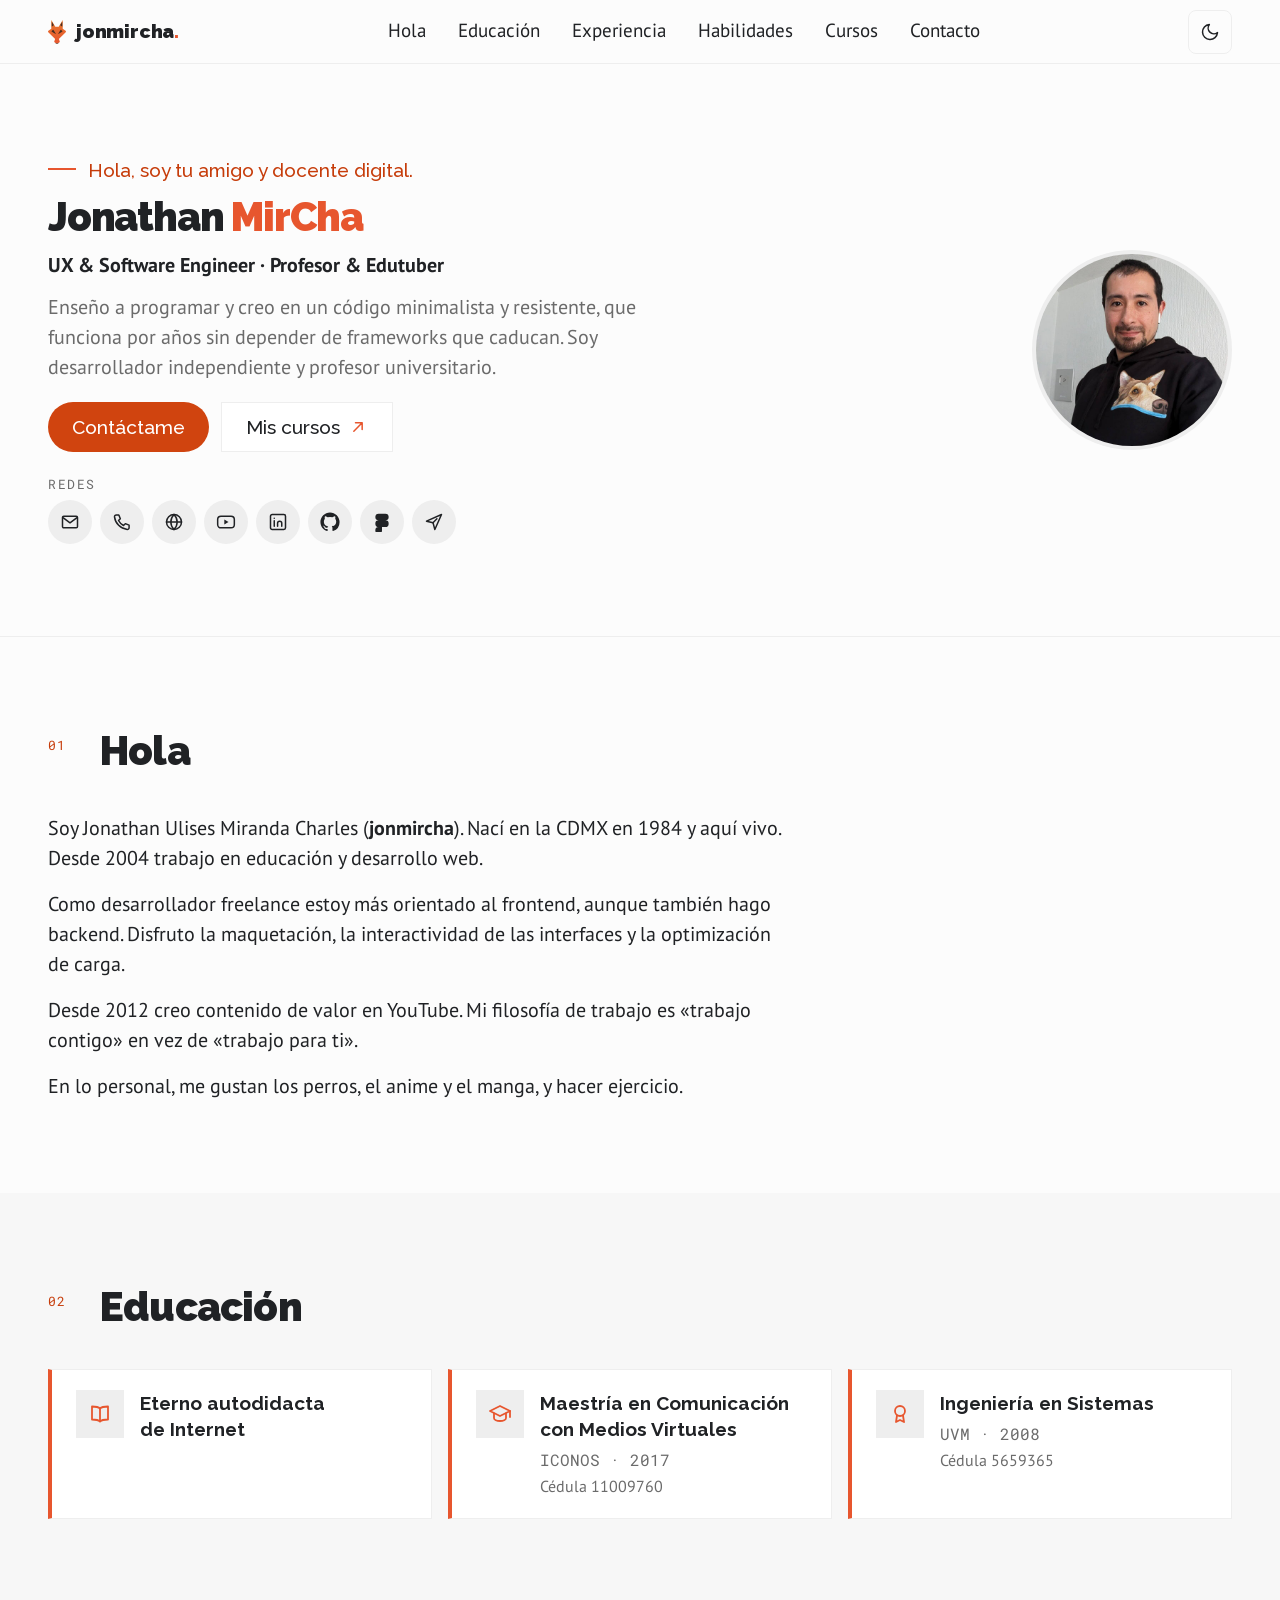
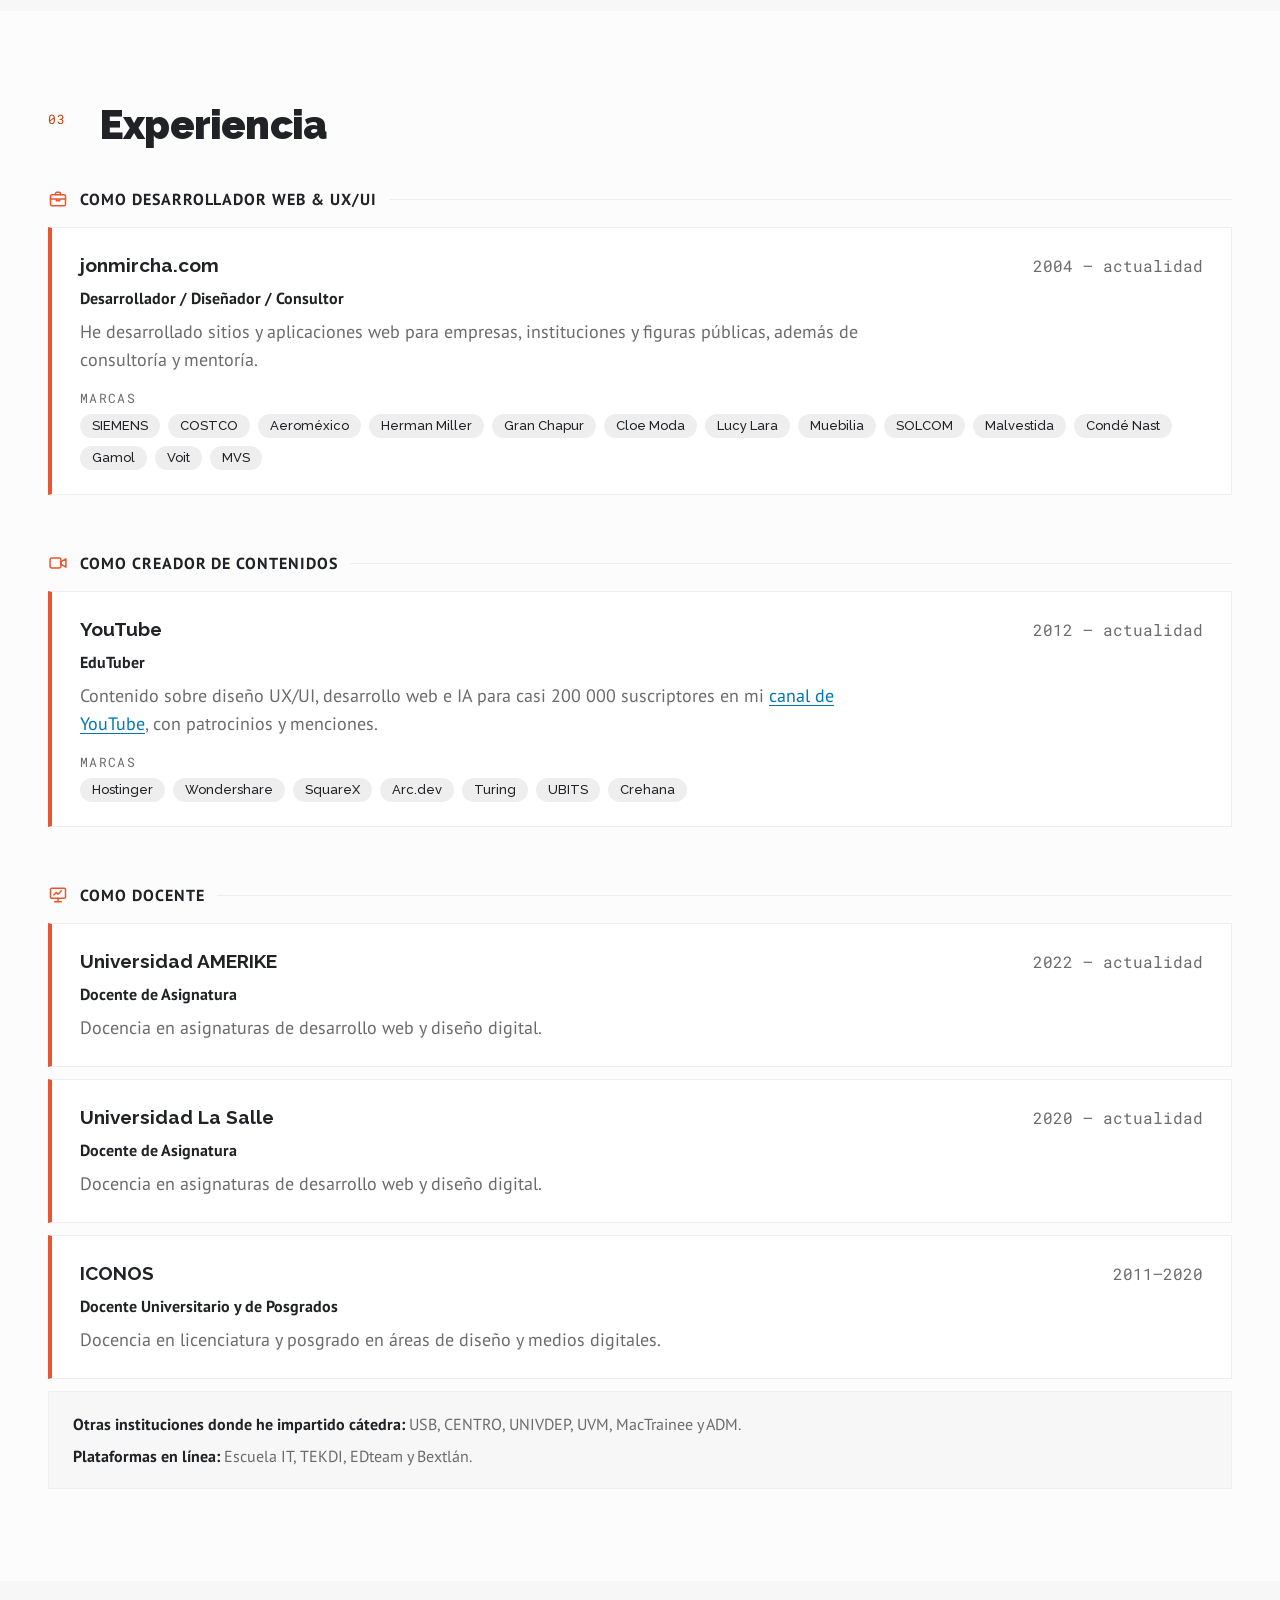
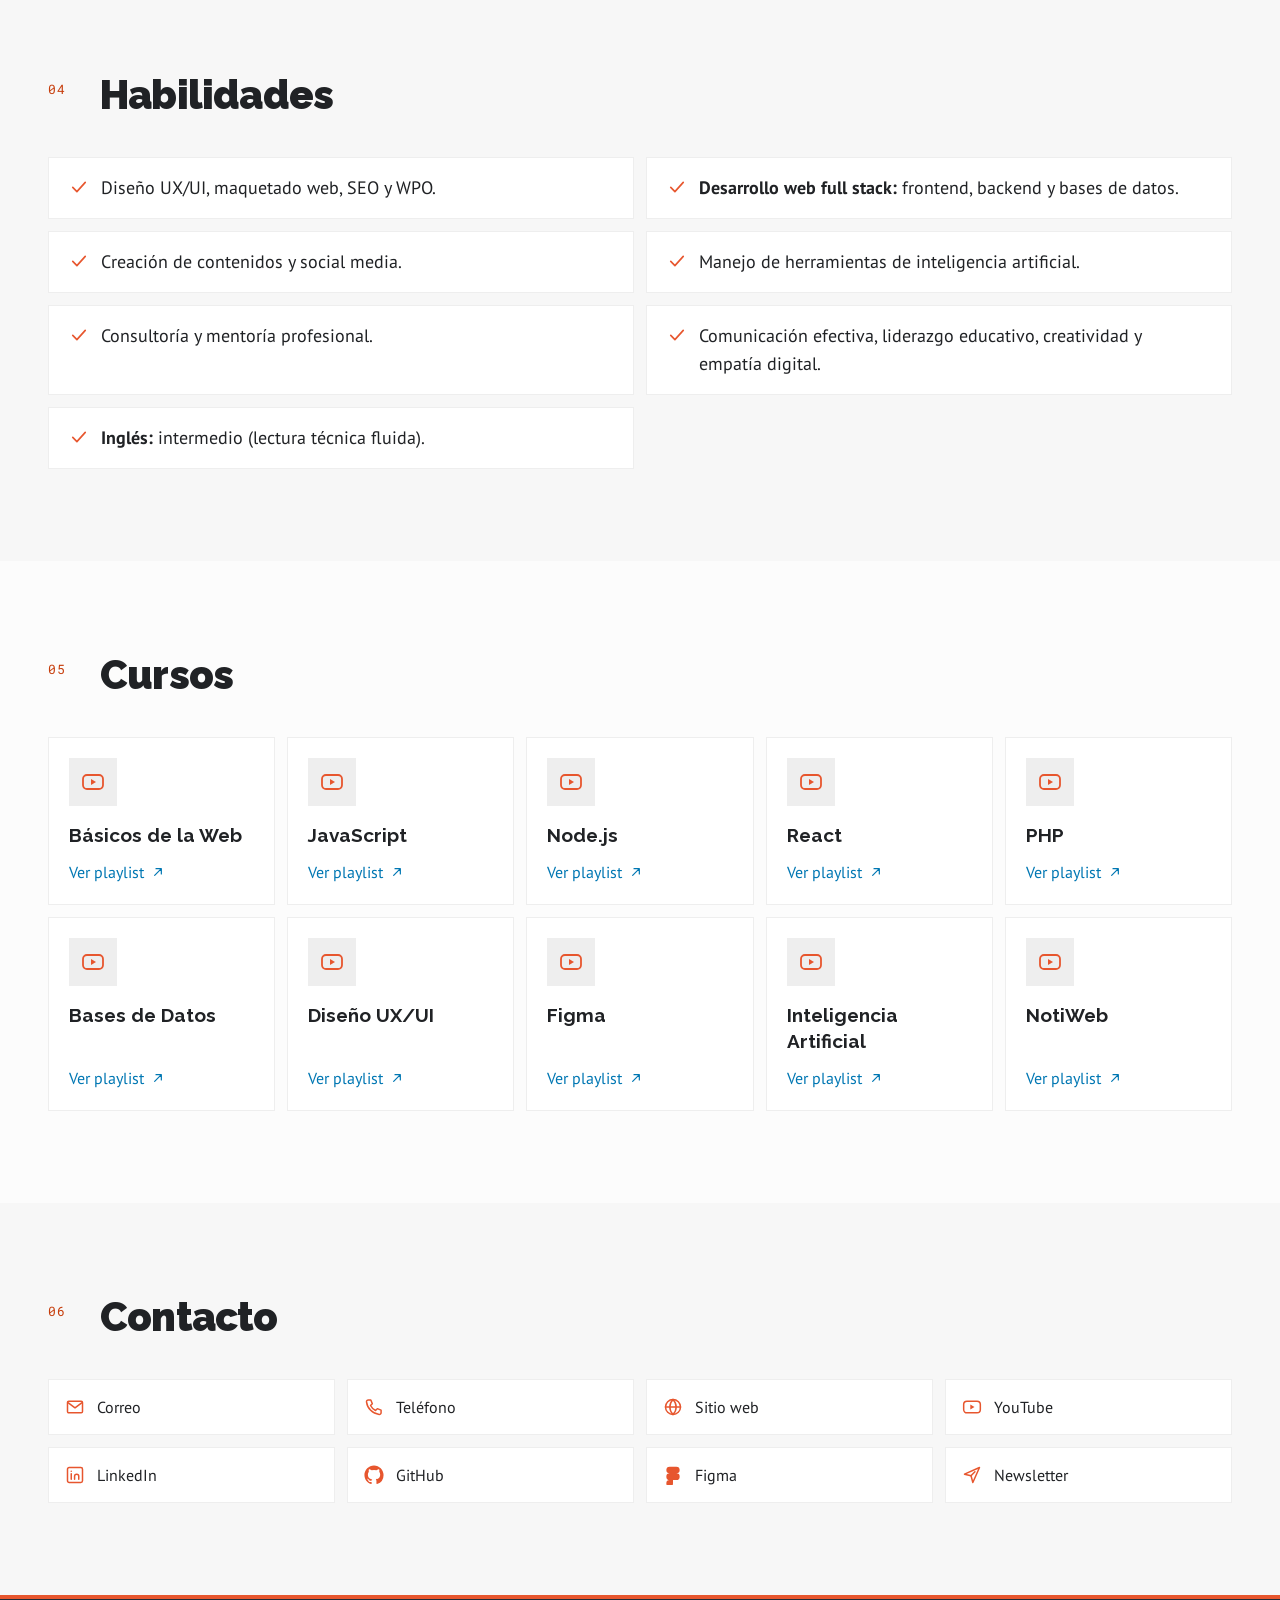
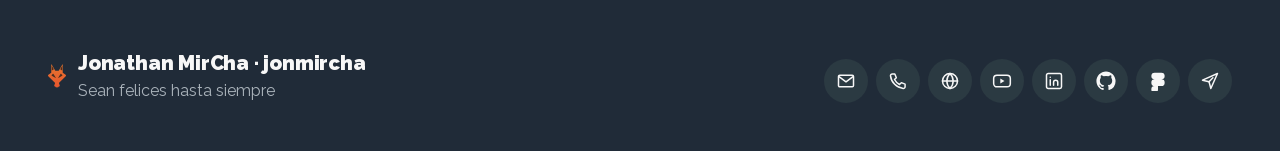
==== index.html @ 37deb850 "Primer commit: landing CV de jonmircha" ====
<!DOCTYPE html>
<html lang="es" data-theme="light">
<head>
<meta charset="utf-8">
<meta name="viewport" content="width=device-width, initial-scale=1">
<title>Jonathan MirCha — UX &amp; Software Engineer, Profesor y Edutuber</title>
<meta name="description" content="CV de Jonathan MirCha (jonmircha): UX &amp; Software Engineer, profesor universitario y Edutuber. Educación, experiencia, habilidades, cursos y contacto.">
<meta name="theme-color" content="#FCFCFC">
<meta property="og:type" content="profile">
<meta property="og:title" content="Jonathan MirCha — UX &amp; Software Engineer, Profesor y Edutuber">
<meta property="og:description" content="Enseño a programar y creo en un código minimalista y resistente. Desarrollador independiente y profesor universitario.">
<meta property="og:image" content="assets/img/jonmircha.jpg">
<link rel="icon" href="assets/img/favicon.png" type="image/png">
<link rel="preload" href="assets/fonts/pt-sans-regular.woff2" as="font" type="font/woff2" crossorigin>
<link rel="preload" href="assets/fonts/pt-sans-bold.woff2" as="font" type="font/woff2" crossorigin>
<link rel="preload" href="assets/fonts/raleway-variable.woff2" as="font" type="font/woff2" crossorigin>
<link rel="preload" href="assets/fonts/roboto-mono-regular.woff2" as="font" type="font/woff2" crossorigin>
<script>
(function () {
  var saved = null;
  try { saved = localStorage.getItem('jm-theme'); } catch (e) { saved = null; }
  var prefersDark = window.matchMedia && window.matchMedia('(prefers-color-scheme: dark)').matches;
  var theme = saved === 'light' || saved === 'dark' ? saved : (prefersDark ? 'dark' : 'light');
  document.documentElement.setAttribute('data-theme', theme);
  var meta = document.querySelector('meta[name="theme-color"]');
  if (meta) meta.setAttribute('content', theme === 'dark' ? '#202B38' : '#FCFCFC');
})();
</script>
<link rel="stylesheet" href="assets/css/cv.css">
</head>
<body>
<a class="skip-link" href="#contenido">Saltar al contenido</a>

<svg class="sprite" aria-hidden="true" focusable="false">
  <defs>
    <symbol id="i-mail" viewBox="0 0 24 24">
      <rect x="3" y="5" width="18" height="14" rx="1.5" fill="none" stroke="currentColor" stroke-width="1.8"/>
      <path d="m4 7 8 6 8-6" fill="none" stroke="currentColor" stroke-width="1.8" stroke-linecap="round" stroke-linejoin="round"/>
    </symbol>
    <symbol id="i-phone" viewBox="0 0 24 24">
      <path d="M8.2 3.5 10 8l-2.2 2.2a14.5 14.5 0 0 0 6 6L16 14l4.5 1.8v3.1a2.1 2.1 0 0 1-2.3 2.1A17.5 17.5 0 0 1 3 5.8 2.1 2.1 0 0 1 5.1 3.5h3.1Z" fill="none" stroke="currentColor" stroke-width="1.8" stroke-linecap="round" stroke-linejoin="round"/>
    </symbol>
    <symbol id="i-globe" viewBox="0 0 24 24">
      <circle cx="12" cy="12" r="9" fill="none" stroke="currentColor" stroke-width="1.8"/>
      <path d="M3 12h18M12 3c2.5 2.6 3.8 5.7 3.8 9S14.5 18.4 12 21c-2.5-2.6-3.8-5.7-3.8-9S9.5 5.6 12 3Z" fill="none" stroke="currentColor" stroke-width="1.8" stroke-linecap="round"/>
    </symbol>
    <symbol id="i-youtube" viewBox="0 0 24 24">
      <rect x="2" y="5" width="20" height="14" rx="4" fill="none" stroke="currentColor" stroke-width="1.8"/>
      <path d="m10 9 5 3-5 3V9Z" fill="currentColor"/>
    </symbol>
    <symbol id="i-linkedin" viewBox="0 0 24 24">
      <rect x="3" y="3" width="18" height="18" rx="2" fill="none" stroke="currentColor" stroke-width="1.8"/>
      <path d="M7.5 10.5V17M7.5 7.5v.01M11.5 17v-3.5a2.5 2.5 0 0 1 5 0V17" fill="none" stroke="currentColor" stroke-width="1.8" stroke-linecap="round" stroke-linejoin="round"/>
    </symbol>
    <symbol id="i-github" viewBox="0 0 24 24">
      <path fill="currentColor" d="M12 .5C5.73.5.5 5.73.5 12c0 5.08 3.29 9.39 7.86 10.91.58.11.79-.25.79-.56 0-.28-.01-1.02-.02-2-3.2.7-3.88-1.54-3.88-1.54-.53-1.34-1.29-1.7-1.29-1.7-1.05-.72.08-.71.08-.71 1.16.08 1.77 1.19 1.77 1.19 1.03 1.77 2.7 1.26 3.36.96.1-.75.4-1.26.73-1.55-2.55-.29-5.23-1.28-5.23-5.7 0-1.26.45-2.29 1.19-3.1-.12-.29-.52-1.46.11-3.05 0 0 .97-.31 3.18 1.18a11.1 11.1 0 0 1 5.8 0c2.2-1.49 3.17-1.18 3.17-1.18.63 1.59.23 2.76.11 3.05.74.81 1.19 1.84 1.19 3.1 0 4.43-2.69 5.41-5.25 5.69.41.36.78 1.06.78 2.14 0 1.55-.01 2.8-.01 3.18 0 .31.21.68.8.56A11.51 11.51 0 0 0 23.5 12C23.5 5.73 18.27.5 12 .5Z"/>
    </symbol>
    <symbol id="i-figma" viewBox="0 0 24 24">
      <path fill="currentColor" d="M8 2h4v8H8a4 4 0 0 1 0-8Zm4 0h4a4 4 0 0 1 0 8h-4V2Zm0 8h4a4 4 0 0 1 0 8h-4v-8ZM8 10h4v8H8a4 4 0 0 1 0-8Zm0 8h4v4a4 4 0 1 1-4-4Z"/>
    </symbol>
    <symbol id="i-send" viewBox="0 0 24 24">
      <path d="m3 11 18-8-8 18-2.2-8.2L3 11Z" fill="none" stroke="currentColor" stroke-width="1.8" stroke-linecap="round" stroke-linejoin="round"/>
      <path d="m10.8 12.8 4.7-4.7" fill="none" stroke="currentColor" stroke-width="1.8" stroke-linecap="round"/>
    </symbol>
    <symbol id="i-check" viewBox="0 0 24 24">
      <path d="m4.5 12.5 5 5 10-11" fill="none" stroke="currentColor" stroke-width="2" stroke-linecap="round" stroke-linejoin="round"/>
    </symbol>
    <symbol id="i-cap" viewBox="0 0 24 24">
      <path d="m2 9 10-5 10 5-10 5L2 9Z" fill="none" stroke="currentColor" stroke-width="1.8" stroke-linecap="round" stroke-linejoin="round"/>
      <path d="M6 11.4V16c0 1.7 2.7 3 6 3s6-1.3 6-3v-4.6M22 9v6" fill="none" stroke="currentColor" stroke-width="1.8" stroke-linecap="round" stroke-linejoin="round"/>
    </symbol>
    <symbol id="i-book" viewBox="0 0 24 24">
      <path d="M12 6.5C10.5 5 8 4.5 4 4.5v13c4 0 6.5.5 8 2 1.5-1.5 4-2 8-2v-13c-4 0-6.5.5-8 2Z" fill="none" stroke="currentColor" stroke-width="1.8" stroke-linecap="round" stroke-linejoin="round"/>
      <path d="M12 6.5v13" fill="none" stroke="currentColor" stroke-width="1.8"/>
    </symbol>
    <symbol id="i-award" viewBox="0 0 24 24">
      <circle cx="12" cy="9" r="5" fill="none" stroke="currentColor" stroke-width="1.8"/>
      <path d="m9 13.5-1 6.5 4-2 4 2-1-6.5" fill="none" stroke="currentColor" stroke-width="1.8" stroke-linecap="round" stroke-linejoin="round"/>
    </symbol>
    <symbol id="i-briefcase" viewBox="0 0 24 24">
      <rect x="3" y="7" width="18" height="13" rx="1.5" fill="none" stroke="currentColor" stroke-width="1.8"/>
      <path d="M9 7V5.5A1.5 1.5 0 0 1 10.5 4h3A1.5 1.5 0 0 1 15 5.5V7M3 12h18M10 12v2h4v-2" fill="none" stroke="currentColor" stroke-width="1.8" stroke-linecap="round" stroke-linejoin="round"/>
    </symbol>
    <symbol id="i-video" viewBox="0 0 24 24">
      <rect x="2.5" y="6" width="13" height="12" rx="2" fill="none" stroke="currentColor" stroke-width="1.8"/>
      <path d="m15.5 10.5 6-3.5v10l-6-3.5v-3Z" fill="none" stroke="currentColor" stroke-width="1.8" stroke-linejoin="round"/>
    </symbol>
    <symbol id="i-board" viewBox="0 0 24 24">
      <rect x="3" y="4" width="18" height="12" rx="1.5" fill="none" stroke="currentColor" stroke-width="1.8"/>
      <path d="M12 16v4M8 20h8M7 12l3-3 2 2 4-4" fill="none" stroke="currentColor" stroke-width="1.8" stroke-linecap="round" stroke-linejoin="round"/>
    </symbol>
    <symbol id="i-menu" viewBox="0 0 24 24">
      <path d="M4 7h16M4 12h16M4 17h16" fill="none" stroke="currentColor" stroke-width="1.8" stroke-linecap="round"/>
    </symbol>
    <symbol id="i-close" viewBox="0 0 24 24">
      <path d="m6 6 12 12M18 6 6 18" fill="none" stroke="currentColor" stroke-width="1.8" stroke-linecap="round"/>
    </symbol>
    <symbol id="i-sun" viewBox="0 0 24 24">
      <circle cx="12" cy="12" r="4" fill="none" stroke="currentColor" stroke-width="1.8"/>
      <path d="M12 2v2M12 20v2M4.9 4.9l1.4 1.4M17.7 17.7l1.4 1.4M2 12h2M20 12h2M4.9 19.1l1.4-1.4M17.7 6.3l1.4-1.4" fill="none" stroke="currentColor" stroke-width="1.8" stroke-linecap="round"/>
    </symbol>
    <symbol id="i-moon" viewBox="0 0 24 24">
      <path d="M21 12.8A9 9 0 1 1 11.2 3a7 7 0 0 0 9.8 9.8Z" fill="none" stroke="currentColor" stroke-width="1.8" stroke-linecap="round" stroke-linejoin="round"/>
    </symbol>
    <symbol id="i-arrow-up-right" viewBox="0 0 24 24">
      <path d="M7 17 17 7M9 7h8v8" fill="none" stroke="currentColor" stroke-width="1.8" stroke-linecap="round" stroke-linejoin="round"/>
    </symbol>
  </defs>
</svg>

<header class="site-header">
  <div class="header-inner">
    <a class="brand" href="#inicio" aria-label="jonmircha — ir al inicio">
      <img src="assets/img/isotipo.svg" alt="" width="18" height="24">
      <span class="brand-name">jonmircha<span class="brand-dot">.</span></span>
    </a>

    <nav class="primary-nav" aria-label="Secciones del CV">
      <ul>
        <li><a class="nav-link" href="#hola" data-section="hola">Hola</a></li>
        <li><a class="nav-link" href="#educacion" data-section="educacion">Educación</a></li>
        <li><a class="nav-link" href="#experiencia" data-section="experiencia">Experiencia</a></li>
        <li><a class="nav-link" href="#habilidades" data-section="habilidades">Habilidades</a></li>
        <li><a class="nav-link" href="#cursos" data-section="cursos">Cursos</a></li>
        <li><a class="nav-link" href="#contacto" data-section="contacto">Contacto</a></li>
      </ul>
    </nav>

    <div class="header-actions">
      <button class="icon-btn" id="theme-toggle" type="button" aria-pressed="false" aria-label="Activar tema oscuro">
        <svg class="icon icon-sun" aria-hidden="true" focusable="false"><use href="#i-sun"></use></svg>
        <svg class="icon icon-moon" aria-hidden="true" focusable="false"><use href="#i-moon"></use></svg>
      </button>
      <button class="icon-btn menu-btn" id="menu-toggle" type="button" aria-expanded="false" aria-controls="mobile-nav" aria-label="Abrir menú de secciones">
        <svg class="icon icon-menu" aria-hidden="true" focusable="false"><use href="#i-menu"></use></svg>
        <svg class="icon icon-close" aria-hidden="true" focusable="false"><use href="#i-close"></use></svg>
      </button>
    </div>
  </div>
</header>

<nav class="mobile-nav" id="mobile-nav" hidden aria-label="Secciones del CV">
  <ul>
    <li><a class="nav-link" href="#hola" data-section="hola"><span class="num" aria-hidden="true">01</span> Hola</a></li>
    <li><a class="nav-link" href="#educacion" data-section="educacion"><span class="num" aria-hidden="true">02</span> Educación</a></li>
    <li><a class="nav-link" href="#experiencia" data-section="experiencia"><span class="num" aria-hidden="true">03</span> Experiencia</a></li>
    <li><a class="nav-link" href="#habilidades" data-section="habilidades"><span class="num" aria-hidden="true">04</span> Habilidades</a></li>
    <li><a class="nav-link" href="#cursos" data-section="cursos"><span class="num" aria-hidden="true">05</span> Cursos</a></li>
    <li><a class="nav-link" href="#contacto" data-section="contacto"><span class="num" aria-hidden="true">06</span> Contacto</a></li>
  </ul>
</nav>

<main id="contenido">

  <!-- Inicio -->
  <section class="hero" id="inicio" aria-labelledby="hero-title">
    <div class="wrap hero-grid">
      <div class="hero-copy">
        <p class="hero-greeting">Hola, soy tu amigo y docente digital.</p>
        <h1 id="hero-title">Jonathan <span class="accent">MirCha</span></h1>
        <p class="hero-role">UX &amp; Software Engineer · Profesor &amp; Edutuber</p>
        <p class="hero-lead">Enseño a programar y creo en un código minimalista y resistente, que funciona por años sin depender de frameworks que caducan. Soy desarrollador independiente y profesor universitario.</p>

        <div class="hero-actions">
          <a class="btn" href="#contacto">Contáctame</a>
          <a class="btn-secondary" href="https://www.youtube.com/jonmircha" target="_blank" rel="noopener">
            Mis cursos
            <svg class="icon" aria-hidden="true" focusable="false"><use href="#i-arrow-up-right"></use></svg>
            <span class="visually-hidden"> (se abre en una pestaña nueva)</span>
          </a>
        </div>

        <nav class="social-nav" aria-label="Redes y contacto">
          <p class="social-label" aria-hidden="true">Redes</p>
          <ul class="social-row">
            <li><a class="social-link" href="mailto:hola@jonmircha.com" aria-label="Correo: hola@jonmircha.com"><svg class="icon" aria-hidden="true" focusable="false"><use href="#i-mail"></use></svg></a></li>
            <li><a class="social-link" href="tel:+525518388261" aria-label="Teléfono: +52 55 1838 8261"><svg class="icon" aria-hidden="true" focusable="false"><use href="#i-phone"></use></svg></a></li>
            <li><a class="social-link" href="https://jonmircha.com" target="_blank" rel="noopener" aria-label="Sitio web: jonmircha.com (se abre en una pestaña nueva)"><svg class="icon" aria-hidden="true" focusable="false"><use href="#i-globe"></use></svg></a></li>
            <li><a class="social-link" href="https://www.youtube.com/jonmircha" target="_blank" rel="noopener" aria-label="YouTube: jonmircha (se abre en una pestaña nueva)"><svg class="icon" aria-hidden="true" focusable="false"><use href="#i-youtube"></use></svg></a></li>
            <li><a class="social-link" href="https://www.linkedin.com/in/jonmircha/" target="_blank" rel="noopener" aria-label="LinkedIn: jonmircha (se abre en una pestaña nueva)"><svg class="icon" aria-hidden="true" focusable="false"><use href="#i-linkedin"></use></svg></a></li>
            <li><a class="social-link" href="https://github.com/jonmircha" target="_blank" rel="noopener" aria-label="GitHub: jonmircha (se abre en una pestaña nueva)"><svg class="icon" aria-hidden="true" focusable="false"><use href="#i-github"></use></svg></a></li>
            <li><a class="social-link" href="https://www.figma.com/@jonmircha" target="_blank" rel="noopener" aria-label="Figma: jonmircha (se abre en una pestaña nueva)"><svg class="icon" aria-hidden="true" focusable="false"><use href="#i-figma"></use></svg></a></li>
            <li><a class="social-link" href="https://jonmircha.ipzmarketing.com/f/B8qqiXuYYzo" target="_blank" rel="noopener" aria-label="Newsletter (se abre en una pestaña nueva)"><svg class="icon" aria-hidden="true" focusable="false"><use href="#i-send"></use></svg></a></li>
          </ul>
        </nav>
      </div>

      <div class="hero-media">
        <img class="avatar" src="assets/img/jonmircha.jpg" alt="Retrato de Jonathan MirCha" width="200" height="200">
      </div>
    </div>
  </section>

  <!-- Hola -->
  <section class="section" id="hola" aria-labelledby="hola-title">
    <div class="wrap">
      <div class="section-head">
        <span class="section-num" aria-hidden="true">01</span>
        <h2 id="hola-title">Hola</h2>
      </div>
      <div class="prose">
        <p class="prose-lead">Soy Jonathan Ulises Miranda Charles (<strong>jonmircha</strong>). Nací en la CDMX en 1984 y aquí vivo. Desde 2004 trabajo en educación y desarrollo web.</p>
        <p>Como desarrollador freelance estoy más orientado al frontend, aunque también hago backend. Disfruto la maquetación, la interactividad de las interfaces y la optimización de carga.</p>
        <p>Desde 2012 creo contenido de valor en YouTube. Mi filosofía de trabajo es «trabajo contigo» en vez de «trabajo para ti».</p>
        <p>En lo personal, me gustan los perros, el anime y el manga, y hacer ejercicio.</p>
      </div>
    </div>
  </section>

  <!-- Educación -->
  <section class="section section-alt" id="educacion" aria-labelledby="educacion-title">
    <div class="wrap">
      <div class="section-head">
        <span class="section-num" aria-hidden="true">02</span>
        <h2 id="educacion-title">Educación</h2>
      </div>
      <ul class="edu-grid">
        <li class="edu-card">
          <span class="card-icon" aria-hidden="true"><svg class="icon icon--lg" focusable="false"><use href="#i-book"></use></svg></span>
          <div class="edu-body">
            <h3>Eterno autodidacta de Internet</h3>
          </div>
        </li>
        <li class="edu-card">
          <span class="card-icon" aria-hidden="true"><svg class="icon icon--lg" focusable="false"><use href="#i-cap"></use></svg></span>
          <div class="edu-body">
            <h3>Maestría en Comunicación con Medios Virtuales</h3>
            <p class="meta">ICONOS · 2017</p>
            <p class="card-note">Cédula 11009760</p>
          </div>
        </li>
        <li class="edu-card">
          <span class="card-icon" aria-hidden="true"><svg class="icon icon--lg" focusable="false"><use href="#i-award"></use></svg></span>
          <div class="edu-body">
            <h3>Ingeniería en Sistemas</h3>
            <p class="meta">UVM · 2008</p>
            <p class="card-note">Cédula 5659365</p>
          </div>
        </li>
      </ul>
    </div>
  </section>

  <!-- Experiencia -->
  <section class="section" id="experiencia" aria-labelledby="experiencia-title">
    <div class="wrap">
      <div class="section-head">
        <span class="section-num" aria-hidden="true">03</span>
        <h2 id="experiencia-title">Experiencia</h2>
      </div>

      <div class="exp-block">
        <h3 class="exp-block-title">
          <svg class="icon" aria-hidden="true" focusable="false"><use href="#i-briefcase"></use></svg>
          Como Desarrollador Web &amp; UX/UI
        </h3>
        <article class="exp-card">
          <div class="exp-head">
            <h4 class="exp-org">jonmircha.com</h4>
            <p class="exp-date">2004 — actualidad</p>
          </div>
          <p class="exp-role">Desarrollador / Diseñador / Consultor</p>
          <p class="exp-desc">He desarrollado sitios y aplicaciones web para empresas, instituciones y figuras públicas, además de consultoría y mentoría.</p>
          <p class="chips-label">Marcas</p>
          <ul class="chips">
            <li>SIEMENS</li>
            <li>COSTCO</li>
            <li>Aeroméxico</li>
            <li>Herman Miller</li>
            <li>Gran Chapur</li>
            <li>Cloe Moda</li>
            <li>Lucy Lara</li>
            <li>Muebilia</li>
            <li>SOLCOM</li>
            <li>Malvestida</li>
            <li>Condé Nast</li>
            <li>Gamol</li>
            <li>Voit</li>
            <li>MVS</li>
          </ul>
        </article>
      </div>

      <div class="exp-block">
        <h3 class="exp-block-title">
          <svg class="icon" aria-hidden="true" focusable="false"><use href="#i-video"></use></svg>
          Como Creador de Contenidos
        </h3>
        <article class="exp-card">
          <div class="exp-head">
            <h4 class="exp-org">YouTube</h4>
            <p class="exp-date">2012 — actualidad</p>
          </div>
          <p class="exp-role">EduTuber</p>
          <p class="exp-desc">Contenido sobre diseño UX/UI, desarrollo web e IA para casi 200 000 suscriptores en mi <a class="link-inline" href="https://www.youtube.com/jonmircha" target="_blank" rel="noopener">canal de YouTube<span class="visually-hidden"> (se abre en una pestaña nueva)</span></a>, con patrocinios y menciones.</p>
          <p class="chips-label">Marcas</p>
          <ul class="chips">
            <li>Hostinger</li>
            <li>Wondershare</li>
            <li>SquareX</li>
            <li>Arc.dev</li>
            <li>Turing</li>
            <li>UBITS</li>
            <li>Crehana</li>
          </ul>
        </article>
      </div>

      <div class="exp-block">
        <h3 class="exp-block-title">
          <svg class="icon" aria-hidden="true" focusable="false"><use href="#i-board"></use></svg>
          Como Docente
        </h3>

        <article class="exp-card">
          <div class="exp-head">
            <h4 class="exp-org">Universidad AMERIKE</h4>
            <p class="exp-date">2022 — actualidad</p>
          </div>
          <p class="exp-role">Docente de Asignatura</p>
          <p class="exp-desc">Docencia en asignaturas de desarrollo web y diseño digital.</p>
        </article>

        <article class="exp-card">
          <div class="exp-head">
            <h4 class="exp-org">Universidad La Salle</h4>
            <p class="exp-date">2020 — actualidad</p>
          </div>
          <p class="exp-role">Docente de Asignatura</p>
          <p class="exp-desc">Docencia en asignaturas de desarrollo web y diseño digital.</p>
        </article>

        <article class="exp-card">
          <div class="exp-head">
            <h4 class="exp-org">ICONOS</h4>
            <p class="exp-date">2011–2020</p>
          </div>
          <p class="exp-role">Docente Universitario y de Posgrados</p>
          <p class="exp-desc">Docencia en licenciatura y posgrado en áreas de diseño y medios digitales.</p>
        </article>

        <div class="exp-note">
          <p><strong>Otras instituciones donde he impartido cátedra:</strong> USB, CENTRO, UNIVDEP, UVM, MacTrainee y ADM.</p>
          <p><strong>Plataformas en línea:</strong> Escuela IT, TEKDI, EDteam y Bextlán.</p>
        </div>
      </div>
    </div>
  </section>

  <!-- Habilidades -->
  <section class="section section-alt" id="habilidades" aria-labelledby="habilidades-title">
    <div class="wrap">
      <div class="section-head">
        <span class="section-num" aria-hidden="true">04</span>
        <h2 id="habilidades-title">Habilidades</h2>
      </div>
      <ul class="skills-grid">
        <li class="skill">
          <svg class="icon skill-icon" aria-hidden="true" focusable="false"><use href="#i-check"></use></svg>
          <span>Diseño UX/UI, maquetado web, SEO y WPO.</span>
        </li>
        <li class="skill">
          <svg class="icon skill-icon" aria-hidden="true" focusable="false"><use href="#i-check"></use></svg>
          <span><strong>Desarrollo web full stack:</strong> frontend, backend y bases de datos.</span>
        </li>
        <li class="skill">
          <svg class="icon skill-icon" aria-hidden="true" focusable="false"><use href="#i-check"></use></svg>
          <span>Creación de contenidos y social media.</span>
        </li>
        <li class="skill">
          <svg class="icon skill-icon" aria-hidden="true" focusable="false"><use href="#i-check"></use></svg>
          <span>Manejo de herramientas de inteligencia artificial.</span>
        </li>
        <li class="skill">
          <svg class="icon skill-icon" aria-hidden="true" focusable="false"><use href="#i-check"></use></svg>
          <span>Consultoría y mentoría profesional.</span>
        </li>
        <li class="skill">
          <svg class="icon skill-icon" aria-hidden="true" focusable="false"><use href="#i-check"></use></svg>
          <span>Comunicación efectiva, liderazgo educativo, creatividad y empatía digital.</span>
        </li>
        <li class="skill">
          <svg class="icon skill-icon" aria-hidden="true" focusable="false"><use href="#i-check"></use></svg>
          <span><strong>Inglés:</strong> intermedio (lectura técnica fluida).</span>
        </li>
      </ul>
    </div>
  </section>

  <!-- Cursos -->
  <section class="section" id="cursos" aria-labelledby="cursos-title">
    <div class="wrap">
      <div class="section-head">
        <span class="section-num" aria-hidden="true">05</span>
        <h2 id="cursos-title">Cursos</h2>
      </div>
      <ul class="course-grid">
        <li>
          <a class="course-card" href="https://www.youtube.com/playlist?list=PLvq-jIkSeTUZ7FtDshwPGlZoLSWyR5ryt" target="_blank" rel="noopener">
            <span class="card-icon" aria-hidden="true"><svg class="icon icon--lg" focusable="false"><use href="#i-youtube"></use></svg></span>
            <h3>Básicos de la Web</h3>
            <span class="course-link">Ver playlist <svg class="icon" aria-hidden="true" focusable="false"><use href="#i-arrow-up-right"></use></svg></span>
            <span class="visually-hidden"> (se abre en una pestaña nueva)</span>
          </a>
        </li>
        <li>
          <a class="course-card" href="https://www.youtube.com/playlist?list=PLvq-jIkSeTUZ6QgYYO3MwG9EMqC-KoLXA" target="_blank" rel="noopener">
            <span class="card-icon" aria-hidden="true"><svg class="icon icon--lg" focusable="false"><use href="#i-youtube"></use></svg></span>
            <h3>JavaScript</h3>
            <span class="course-link">Ver playlist <svg class="icon" aria-hidden="true" focusable="false"><use href="#i-arrow-up-right"></use></svg></span>
            <span class="visually-hidden"> (se abre en una pestaña nueva)</span>
          </a>
        </li>
        <li>
          <a class="course-card" href="https://www.youtube.com/playlist?list=PLvq-jIkSeTUY3gY-ptuqkNEXZHsNwlkND" target="_blank" rel="noopener">
            <span class="card-icon" aria-hidden="true"><svg class="icon icon--lg" focusable="false"><use href="#i-youtube"></use></svg></span>
            <h3>Node.js</h3>
            <span class="course-link">Ver playlist <svg class="icon" aria-hidden="true" focusable="false"><use href="#i-arrow-up-right"></use></svg></span>
            <span class="visually-hidden"> (se abre en una pestaña nueva)</span>
          </a>
        </li>
        <li>
          <a class="course-card" href="https://www.youtube.com/playlist?list=PLvq-jIkSeTUZ5XcUw8fJPTBKEHEKPMTKk" target="_blank" rel="noopener">
            <span class="card-icon" aria-hidden="true"><svg class="icon icon--lg" focusable="false"><use href="#i-youtube"></use></svg></span>
            <h3>React</h3>
            <span class="course-link">Ver playlist <svg class="icon" aria-hidden="true" focusable="false"><use href="#i-arrow-up-right"></use></svg></span>
            <span class="visually-hidden"> (se abre en una pestaña nueva)</span>
          </a>
        </li>
        <li>
          <a class="course-card" href="https://www.youtube.com/playlist?list=PLvq-jIkSeTUb2n_YcwsG47RFv69A63hME" target="_blank" rel="noopener">
            <span class="card-icon" aria-hidden="true"><svg class="icon icon--lg" focusable="false"><use href="#i-youtube"></use></svg></span>
            <h3>PHP</h3>
            <span class="course-link">Ver playlist <svg class="icon" aria-hidden="true" focusable="false"><use href="#i-arrow-up-right"></use></svg></span>
            <span class="visually-hidden"> (se abre en una pestaña nueva)</span>
          </a>
        </li>
        <li>
          <a class="course-card" href="https://www.youtube.com/playlist?list=PLvq-jIkSeTUbxupWtqWZI-agsR-b3S9_5" target="_blank" rel="noopener">
            <span class="card-icon" aria-hidden="true"><svg class="icon icon--lg" focusable="false"><use href="#i-youtube"></use></svg></span>
            <h3>Bases de Datos</h3>
            <span class="course-link">Ver playlist <svg class="icon" aria-hidden="true" focusable="false"><use href="#i-arrow-up-right"></use></svg></span>
            <span class="visually-hidden"> (se abre en una pestaña nueva)</span>
          </a>
        </li>
        <li>
          <a class="course-card" href="https://www.youtube.com/playlist?list=PLvq-jIkSeTUYzH3wNAN3wz_kM69CZWcuP" target="_blank" rel="noopener">
            <span class="card-icon" aria-hidden="true"><svg class="icon icon--lg" focusable="false"><use href="#i-youtube"></use></svg></span>
            <h3>Diseño UX/UI</h3>
            <span class="course-link">Ver playlist <svg class="icon" aria-hidden="true" focusable="false"><use href="#i-arrow-up-right"></use></svg></span>
            <span class="visually-hidden"> (se abre en una pestaña nueva)</span>
          </a>
        </li>
        <li>
          <a class="course-card" href="https://www.youtube.com/playlist?list=PLvq-jIkSeTUbpfewvbKLhHctdkgadAy-K" target="_blank" rel="noopener">
            <span class="card-icon" aria-hidden="true"><svg class="icon icon--lg" focusable="false"><use href="#i-youtube"></use></svg></span>
            <h3>Figma</h3>
            <span class="course-link">Ver playlist <svg class="icon" aria-hidden="true" focusable="false"><use href="#i-arrow-up-right"></use></svg></span>
            <span class="visually-hidden"> (se abre en una pestaña nueva)</span>
          </a>
        </li>
        <li>
          <a class="course-card" href="https://www.youtube.com/playlist?list=PLvq-jIkSeTUYu5mVCA9JJ4tnCuafykp5O" target="_blank" rel="noopener">
            <span class="card-icon" aria-hidden="true"><svg class="icon icon--lg" focusable="false"><use href="#i-youtube"></use></svg></span>
            <h3>Inteligencia Artificial</h3>
            <span class="course-link">Ver playlist <svg class="icon" aria-hidden="true" focusable="false"><use href="#i-arrow-up-right"></use></svg></span>
            <span class="visually-hidden"> (se abre en una pestaña nueva)</span>
          </a>
        </li>
        <li>
          <a class="course-card" href="https://www.youtube.com/playlist?list=PLEEyykWTzB2Q" target="_blank" rel="noopener">
            <span class="card-icon" aria-hidden="true"><svg class="icon icon--lg" focusable="false"><use href="#i-youtube"></use></svg></span>
            <h3>NotiWeb</h3>
            <span class="course-link">Ver playlist <svg class="icon" aria-hidden="true" focusable="false"><use href="#i-arrow-up-right"></use></svg></span>
            <span class="visually-hidden"> (se abre en una pestaña nueva)</span>
          </a>
        </li>
      </ul>
    </div>
  </section>

  <!-- Contacto -->
  <section class="section section-alt" id="contacto" aria-labelledby="contacto-title">
    <div class="wrap">
      <div class="section-head">
        <span class="section-num" aria-hidden="true">06</span>
        <h2 id="contacto-title">Contacto</h2>
      </div>
      <ul class="contact-grid">
        <li>
          <a class="contact-btn" href="mailto:hola@jonmircha.com">
            <svg class="icon" aria-hidden="true" focusable="false"><use href="#i-mail"></use></svg>
            <span>Correo</span>
            <span class="visually-hidden">: hola@jonmircha.com</span>
          </a>
        </li>
        <li>
          <a class="contact-btn" href="tel:+525518388261">
            <svg class="icon" aria-hidden="true" focusable="false"><use href="#i-phone"></use></svg>
            <span>Teléfono</span>
            <span class="visually-hidden">: +52 55 1838 8261</span>
          </a>
        </li>
        <li>
          <a class="contact-btn" href="https://jonmircha.com" target="_blank" rel="noopener">
            <svg class="icon" aria-hidden="true" focusable="false"><use href="#i-globe"></use></svg>
            <span>Sitio web</span>
            <span class="visually-hidden">: jonmircha.com (se abre en una pestaña nueva)</span>
          </a>
        </li>
        <li>
          <a class="contact-btn" href="https://www.youtube.com/jonmircha" target="_blank" rel="noopener">
            <svg class="icon" aria-hidden="true" focusable="false"><use href="#i-youtube"></use></svg>
            <span>YouTube</span>
            <span class="visually-hidden"> (se abre en una pestaña nueva)</span>
          </a>
        </li>
        <li>
          <a class="contact-btn" href="https://www.linkedin.com/in/jonmircha/" target="_blank" rel="noopener">
            <svg class="icon" aria-hidden="true" focusable="false"><use href="#i-linkedin"></use></svg>
            <span>LinkedIn</span>
            <span class="visually-hidden"> (se abre en una pestaña nueva)</span>
          </a>
        </li>
        <li>
          <a class="contact-btn" href="https://github.com/jonmircha" target="_blank" rel="noopener">
            <svg class="icon" aria-hidden="true" focusable="false"><use href="#i-github"></use></svg>
            <span>GitHub</span>
            <span class="visually-hidden"> (se abre en una pestaña nueva)</span>
          </a>
        </li>
        <li>
          <a class="contact-btn" href="https://www.figma.com/@jonmircha" target="_blank" rel="noopener">
            <svg class="icon" aria-hidden="true" focusable="false"><use href="#i-figma"></use></svg>
            <span>Figma</span>
            <span class="visually-hidden"> (se abre en una pestaña nueva)</span>
          </a>
        </li>
        <li>
          <a class="contact-btn" href="https://jonmircha.ipzmarketing.com/f/B8qqiXuYYzo" target="_blank" rel="noopener">
            <svg class="icon" aria-hidden="true" focusable="false"><use href="#i-send"></use></svg>
            <span>Newsletter</span>
            <span class="visually-hidden"> (se abre en una pestaña nueva)</span>
          </a>
        </li>
      </ul>
    </div>
  </section>

</main>

<footer class="site-footer">
  <div class="wrap footer-inner">
    <div class="footer-brand">
      <img src="assets/img/isotipo.svg" alt="" width="18" height="24">
      <p class="footer-name">Jonathan MirCha · jonmircha</p>
      <p class="footer-phrase">Sean felices hasta siempre</p>
    </div>
    <nav class="social-nav social-nav--footer" aria-label="Redes y contacto en el pie de página">
      <ul class="social-row">
        <li><a class="social-link" href="mailto:hola@jonmircha.com" aria-label="Correo: hola@jonmircha.com"><svg class="icon" aria-hidden="true" focusable="false"><use href="#i-mail"></use></svg></a></li>
        <li><a class="social-link" href="tel:+525518388261" aria-label="Teléfono: +52 55 1838 8261"><svg class="icon" aria-hidden="true" focusable="false"><use href="#i-phone"></use></svg></a></li>
        <li><a class="social-link" href="https://jonmircha.com" target="_blank" rel="noopener" aria-label="Sitio web: jonmircha.com (se abre en una pestaña nueva)"><svg class="icon" aria-hidden="true" focusable="false"><use href="#i-globe"></use></svg></a></li>
        <li><a class="social-link" href="https://www.youtube.com/jonmircha" target="_blank" rel="noopener" aria-label="YouTube: jonmircha (se abre en una pestaña nueva)"><svg class="icon" aria-hidden="true" focusable="false"><use href="#i-youtube"></use></svg></a></li>
        <li><a class="social-link" href="https://www.linkedin.com/in/jonmircha/" target="_blank" rel="noopener" aria-label="LinkedIn: jonmircha (se abre en una pestaña nueva)"><svg class="icon" aria-hidden="true" focusable="false"><use href="#i-linkedin"></use></svg></a></li>
        <li><a class="social-link" href="https://github.com/jonmircha" target="_blank" rel="noopener" aria-label="GitHub: jonmircha (se abre en una pestaña nueva)"><svg class="icon" aria-hidden="true" focusable="false"><use href="#i-github"></use></svg></a></li>
        <li><a class="social-link" href="https://www.figma.com/@jonmircha" target="_blank" rel="noopener" aria-label="Figma: jonmircha (se abre en una pestaña nueva)"><svg class="icon" aria-hidden="true" focusable="false"><use href="#i-figma"></use></svg></a></li>
        <li><a class="social-link" href="https://jonmircha.ipzmarketing.com/f/B8qqiXuYYzo" target="_blank" rel="noopener" aria-label="Newsletter (se abre en una pestaña nueva)"><svg class="icon" aria-hidden="true" focusable="false"><use href="#i-send"></use></svg></a></li>
      </ul>
    </nav>
  </div>
</footer>

<script src="assets/js/cv.js" defer></script>
</body>
</html>
---- assets/css/cv.css ----
/* ============================================================
   jonmircha — CV
   Estilos derivados de DESIGN.md · mobile-first
   ============================================================ */

/* ------------------------------------------------------------
   1. Fuentes del proyecto
   ------------------------------------------------------------ */
@font-face{
  font-family:"PT Sans";
  src:url("../fonts/pt-sans-regular.woff2") format("woff2");
  font-weight:400;font-style:normal;font-display:swap;
}
@font-face{
  font-family:"PT Sans";
  src:url("../fonts/pt-sans-bold.woff2") format("woff2");
  font-weight:700;font-style:normal;font-display:swap;
}
@font-face{
  font-family:"PT Sans";
  src:url("../fonts/pt-sans-italic.woff2") format("woff2");
  font-weight:400;font-style:italic;font-display:swap;
}
@font-face{
  font-family:"PT Sans";
  src:url("../fonts/pt-sans-bold-italic.woff2") format("woff2");
  font-weight:700;font-style:italic;font-display:swap;
}
@font-face{
  font-family:"Raleway";
  src:url("../fonts/raleway-variable.woff2") format("woff2");
  font-weight:100 900;font-style:normal;font-display:swap;
}
@font-face{
  font-family:"Roboto Mono";
  src:url("../fonts/roboto-mono-regular.woff2") format("woff2");
  font-weight:400;font-style:normal;font-display:swap;
}

/* ------------------------------------------------------------
   2. Tokens — valores exactos de DESIGN.md
   ------------------------------------------------------------ */
:root{
  color-scheme:light;

  /* colors */
  --c-primary:#E7562E;
  --c-primary-strong:#D0440F;
  --c-primary-hover:#C63C0A;
  --c-primary-active:#A83208;
  --c-secondary:#E7762E;
  --c-link:#0088CC;
  --c-accent-cyan:#73CFFA;
  --c-surface:#FCFCFC;
  --c-surface-alt:#F7F7F7;
  --c-surface-muted:#EEEEEE;
  --c-white:#FFFFFF;
  --c-on-surface:#202225;
  --c-on-surface-muted:#808080;
  --c-on-primary:#FFFFFF;
  --c-charcoal:#2B3A42;
  --c-charcoal-mid:#20252C;
  --c-charcoal-deep:#202B38;
  --c-on-dark:#F7F7F7;
  --c-on-dark-muted:#A9B2BA;
  --c-disabled-bg:#CCCCCC;
  --c-disabled-text:#555555;
  --c-overlay:rgba(0,0,0,.5);

  /* typography */
  --f-sans:"PT Sans",-apple-system,BlinkMacSystemFont,"Segoe UI",sans-serif;
  --f-display:"Raleway","PT Sans",-apple-system,sans-serif;
  --f-mono:"Roboto Mono",ui-monospace,SFMono-Regular,Menlo,monospace;

  /* spacing */
  --s-xs:4px;   --s-sm:8px;   --s-md:12px;  --s-lg:16px;
  --s-xl:24px;  --s-2xl:32px; --s-3xl:40px; --s-4xl:48px;
  --s-5xl:92px; --s-6xl:136px;
  --container:1440px;

  /* rounded */
  --r-none:0px; --r-sm:8px; --r-md:16px; --r-pill:50px; --r-full:9999px;

  /* elevation */
  --sh-1:0 2px 4px rgba(0,0,0,.08);
  --sh-2:0 4px 12px rgba(0,0,0,.12);
  --sh-3:0 8px 24px rgba(0,0,0,.16);

  /* layout */
  --header-h:64px;
  --gutter:16px;
  --section-y:56px;

  /* semantic layer · tema claro */
  --bg:var(--c-surface);
  --bg-alt:var(--c-surface-alt);
  --bg-muted:var(--c-surface-muted);
  --card:var(--c-white);
  --fg:var(--c-on-surface);
  --fg-muted:#6B6B6B;        /* gris de lectura: #808080 no alcanza AA */
  --border:var(--c-surface-muted);
  --accent:var(--c-primary);
  --accent-strong:var(--c-primary-strong);
  --accent-text:#C63C0A;     /* naranja accesible para texto pequeño */
  --link:#0077B3;            /* ajuste accesible del azul #0088CC */
  --focus:var(--c-primary-strong);
  --header-bg:rgba(252,252,252,.9);
  --footer-bg:var(--c-charcoal-deep);
}

[data-theme="dark"]{
  color-scheme:dark;
  --bg:var(--c-charcoal-deep);
  --bg-alt:var(--c-charcoal-mid);
  --bg-muted:var(--c-charcoal);
  --card:var(--c-charcoal-mid);
  --fg:var(--c-on-dark);
  --fg-muted:var(--c-on-dark-muted);
  --border:var(--c-charcoal);
  --accent-text:var(--c-secondary); /* #E7762E: 4.8:1 sobre carbón */
  --link:var(--c-accent-cyan);
  --focus:var(--c-accent-cyan);
  --header-bg:rgba(32,43,56,.9);
  --footer-bg:var(--c-charcoal-mid);
}

/* ------------------------------------------------------------
   3. Reset y base
   ------------------------------------------------------------ */
*,*::before,*::after{box-sizing:border-box}
html{
  -webkit-text-size-adjust:100%;
  scroll-padding-top:calc(var(--header-h) + 16px);
}
@media (prefers-reduced-motion:no-preference){
  html{scroll-behavior:smooth}
}
body{
  margin:0;
  background:var(--bg);
  color:var(--fg);
  font:400 18px/28px var(--f-sans);
  -webkit-font-smoothing:antialiased;
  overflow-x:clip;
  transition:background-color .2s ease,color .2s ease;
}
img,svg{display:block;max-width:100%}
h1,h2,h3,h4,p,ul,ol,figure,blockquote{margin:0}
ul,ol{padding:0;list-style:none}
a{color:inherit}
button{font:inherit;color:inherit}
strong{font-weight:700}
:focus-visible{
  outline:3px solid var(--focus);
  outline-offset:2px;
  border-radius:2px;
}
::selection{background:var(--c-primary);color:#fff}

.sprite{position:absolute;width:0;height:0;overflow:hidden}
.icon{width:20px;height:20px;flex:none}
.icon--lg{width:24px;height:24px}
.visually-hidden{
  position:absolute;width:1px;height:1px;padding:0;margin:-1px;
  overflow:hidden;clip:rect(0 0 0 0);white-space:nowrap;border:0;
}
.wrap{
  width:100%;
  max-width:var(--container);
  margin-inline:auto;
  padding-inline:var(--gutter);
}
.accent{color:var(--accent)}

.skip-link{
  position:fixed;left:16px;top:-100px;z-index:100;
  background:var(--c-primary-strong);color:var(--c-on-primary);
  padding:12px 20px;
  font:500 16px/24px var(--f-sans);
  text-decoration:none;
  transition:top .15s ease;
}
.skip-link:focus{top:12px}

/* ------------------------------------------------------------
   4. Cabecera
   ------------------------------------------------------------ */
.site-header{
  position:sticky;top:0;z-index:50;
  height:var(--header-h);
  background:var(--header-bg);
  backdrop-filter:blur(12px);
  -webkit-backdrop-filter:blur(12px);
  border-bottom:1px solid var(--border);
}
.header-inner{
  max-width:var(--container);
  height:100%;margin-inline:auto;
  padding-inline:var(--gutter);
  display:flex;align-items:center;justify-content:space-between;gap:16px;
}
.brand{
  display:inline-flex;align-items:center;gap:10px;
  text-decoration:none;white-space:nowrap;
  min-height:44px;
}
.brand img{width:18px;height:24px;flex:none}
.brand-name{
  font:900 19px/1 var(--f-display);
  letter-spacing:-.01em;
}
.brand-dot{color:var(--accent)}
.header-actions{display:flex;align-items:center;gap:8px}

.icon-btn{
  width:44px;height:44px;
  display:inline-grid;place-items:center;
  background:transparent;
  border:1px solid var(--border);
  border-radius:var(--r-sm);
  color:var(--fg);
  cursor:pointer;
  transition:background-color .15s ease,border-color .15s ease;
}
.icon-btn:hover{background:var(--bg-muted);border-color:var(--fg-muted)}
#theme-toggle .icon-sun,
#theme-toggle .icon-moon{grid-area:1/1}
[data-theme="light"] #theme-toggle .icon-sun{display:none}
[data-theme="dark"] #theme-toggle .icon-moon{display:none}

.menu-btn .icon-close{display:none}
.menu-btn[aria-expanded="true"] .icon-menu{display:none}
.menu-btn[aria-expanded="true"] .icon-close{display:block}

.primary-nav{display:none}
.primary-nav ul{display:flex;align-items:center;gap:4px}
.primary-nav a{
  display:inline-flex;align-items:center;
  min-height:44px;padding:4px 10px;
  font:400 17px/24px var(--f-sans);
  color:var(--fg);
  text-decoration:none;
  border-bottom:3px solid transparent;
  transition:color .15s ease,border-color .15s ease;
}
.primary-nav a:hover{color:var(--accent-text);border-bottom-color:var(--accent)}
.primary-nav a[aria-current]{
  color:var(--accent-text);
  border-bottom-color:var(--accent);
}

.mobile-nav{
  position:fixed;inset:var(--header-h) 0 auto 0;z-index:49;
  background:var(--bg);
  border-bottom:1px solid var(--border);
  box-shadow:var(--sh-2);
  padding:8px 16px 20px;
  max-height:calc(100dvh - var(--header-h));
  overflow-y:auto;
}
.mobile-nav[hidden]{display:none}
.mobile-nav a{
  display:flex;align-items:center;gap:12px;
  min-height:52px;padding:10px 8px;
  text-decoration:none;
  border-bottom:1px solid var(--border);
  font:400 18px/28px var(--f-sans);
}
.mobile-nav li:last-child a{border-bottom:0}
.mobile-nav a:hover,
.mobile-nav a[aria-current]{color:var(--accent-text)}
.mobile-nav a:focus-visible{outline-offset:-3px}
.mobile-nav .num{
  min-width:22px;
  font:400 13px/16px var(--f-mono);
  color:var(--fg-muted);
}
.mobile-nav a[aria-current] .num{color:var(--accent-text)}

/* ------------------------------------------------------------
   5. Portada
   ------------------------------------------------------------ */
.hero{
  padding-block:40px 56px;
  border-bottom:1px solid var(--border);
}
.hero-grid{
  display:grid;
  gap:32px;
  align-items:center;
}
.hero-copy{
  order:2;
  display:flex;flex-direction:column;align-items:flex-start;gap:12px;
}
.hero-media{order:1;justify-self:center}
.avatar{
  width:clamp(160px,42vw,200px);
  height:auto;aspect-ratio:1/1;
  border-radius:var(--r-full);
  border:4px solid var(--bg-muted);
  object-fit:cover;
}
.hero-greeting{
  display:flex;align-items:flex-start;gap:12px;
  font:500 17px/26px var(--f-display);
  color:var(--accent-text);
}
.hero-greeting::before{
  content:"";width:28px;height:2px;flex:none;
  margin-top:12px;
  background:var(--accent);
}
.hero h1{
  font:900 clamp(34px,9vw,40px)/1.05 var(--f-display);
  letter-spacing:-.03em;
  text-wrap:balance;
}
.hero-role{
  font:700 18px/26px var(--f-sans);
  color:var(--fg);
  text-wrap:pretty;
}
.hero-lead{
  max-width:56ch;
  color:var(--fg-muted);
  font:400 18px/28px var(--f-sans);
  text-wrap:pretty;
}
.hero-actions{
  display:flex;flex-wrap:wrap;gap:12px;
  width:100%;margin-top:8px;
}

.btn,.btn-secondary{
  display:inline-flex;align-items:center;justify-content:center;gap:8px;
  min-height:48px;padding:12px 24px;
  width:100%;
  font:500 19.216px/24px var(--f-display);
  text-decoration:none;cursor:pointer;
  transition:background-color .15s ease,color .15s ease,border-color .15s ease,transform .15s ease;
}
.btn{
  border:0;border-radius:var(--r-pill);
  background:var(--c-primary-strong);
  color:var(--c-on-primary);
}
.btn:hover{background:var(--c-primary-hover)}
.btn:active{background:var(--c-primary-active);transform:scale(.98)}
.btn-secondary{
  border:1px solid var(--border);
  border-radius:var(--r-none);
  background:var(--card);
  color:var(--fg);
}
.btn-secondary .icon{color:var(--accent)}
.btn-secondary:hover{
  border-color:var(--accent);
  color:var(--accent-text);
}

.social-nav{margin-top:12px}
.social-label{
  margin-bottom:8px;
  font:400 13px/16px var(--f-mono);
  letter-spacing:.12em;text-transform:uppercase;
  color:var(--fg-muted);
}
.social-row{
  display:grid;
  grid-template-columns:repeat(4,44px);
  gap:8px;
}
.social-link{
  width:44px;height:44px;
  display:inline-grid;place-items:center;
  border-radius:var(--r-full);
  background:var(--bg-muted);
  color:var(--fg);
  transition:background-color .15s ease,color .15s ease;
}
.social-link:hover{
  background:var(--c-primary-strong);
  color:var(--c-on-primary);
}

/* ------------------------------------------------------------
   6. Secciones
   ------------------------------------------------------------ */
.section{
  padding-block:var(--section-y);
  scroll-margin-top:calc(var(--header-h) + 8px);
}
.section-alt{background:var(--bg-alt)}
.section-head{
  display:grid;
  grid-template-columns:30px minmax(0,1fr);
  gap:8px 12px;
  align-items:start;
  margin-bottom:32px;
}
.section-num{
  padding-top:6px;
  font:400 13px/16px var(--f-mono);
  letter-spacing:.1em;
  color:var(--accent-text);
}
.section-head h2{
  font:900 clamp(30px,5vw,40px)/1.1 var(--f-display);
  letter-spacing:-.02em;
  text-wrap:balance;
}

/* ------------------------------------------------------------
   7. Hola
   ------------------------------------------------------------ */
.prose{
  max-width:70ch;
  display:flex;flex-direction:column;gap:16px;
  font:400 18px/28px var(--f-sans);
  text-wrap:pretty;
}
.prose-lead{font-size:20px;line-height:30px}
.prose strong{color:var(--fg)}

/* ------------------------------------------------------------
   8. Educación
   ------------------------------------------------------------ */
.edu-grid{display:grid;grid-template-columns:1fr;gap:16px}
.edu-card{
  display:flex;align-items:flex-start;gap:16px;
  background:var(--card);
  border:1px solid var(--border);
  border-left:4px solid var(--accent);
  border-radius:var(--r-none);
  padding:20px 24px;
}
.card-icon{
  width:48px;height:48px;flex:none;
  display:grid;place-items:center;
  background:var(--bg-muted);
  color:var(--accent);
}
.edu-body h3{
  font:700 19px/26px var(--f-display);
  text-wrap:pretty;
}
.meta{
  margin-top:6px;
  font:400 16px/24px var(--f-mono);
  color:var(--fg-muted);
}
.card-note{
  margin-top:2px;
  font:400 16px/24px var(--f-sans);
  color:var(--fg-muted);
}

/* ------------------------------------------------------------
   9. Experiencia
   ------------------------------------------------------------ */
.exp-block + .exp-block{margin-top:48px}
.exp-block-title{
  display:flex;align-items:center;gap:12px;
  margin-bottom:16px;
  font:700 16px/24px var(--f-sans);
  letter-spacing:.06em;text-transform:uppercase;
}
.exp-block-title .icon{color:var(--accent)}
.exp-block-title::after{
  content:"";flex:1;height:1px;
  background:var(--border);
}
.exp-card{
  display:flex;flex-direction:column;gap:8px;
  background:var(--card);
  border:1px solid var(--border);
  border-left:4px solid var(--accent);
  border-radius:var(--r-none);
  padding:20px 24px;
  break-inside:avoid;
}
.exp-card + .exp-card{margin-top:12px}
.exp-head{
  display:flex;flex-wrap:wrap;align-items:baseline;
  justify-content:space-between;gap:4px 16px;
}
.exp-org{font:700 19px/26px var(--f-display)}
.exp-date{
  font:400 16px/24px var(--f-mono);
  color:var(--fg-muted);
  white-space:nowrap;
}
.exp-role{font:700 16px/24px var(--f-sans)}
.exp-desc{
  max-width:80ch;
  font:400 18px/28px var(--f-sans);
  color:var(--fg-muted);
  text-wrap:pretty;
}
.chips-label{
  margin-top:8px;
  font:400 13px/16px var(--f-mono);
  letter-spacing:.1em;text-transform:uppercase;
  color:var(--fg-muted);
}
.chips{display:flex;flex-wrap:wrap;gap:8px}
.chips li{
  padding:4px 12px;
  border-radius:var(--r-full);
  background:var(--bg-muted);
  color:var(--fg);
  font:500 13px/16px var(--f-display);
}
.exp-note{
  display:flex;flex-direction:column;gap:8px;
  margin-top:12px;padding:20px 24px;
  background:var(--bg-alt);
  border:1px solid var(--border);
  font:400 16px/24px var(--f-sans);
  color:var(--fg-muted);
}
.exp-note strong{color:var(--fg)}
/* Ajuste AA: el enlace dentro del texto se subraya siempre para no
   depender solo del color (DESIGN.md lo dejaba sin subrayado). */
.link-inline{
  color:var(--link);
  text-decoration:underline;
  text-decoration-thickness:1px;
  text-underline-offset:3px;
}
.link-inline:hover{
  color:var(--accent-text);
  text-decoration:underline;
  text-underline-offset:3px;
}

/* ------------------------------------------------------------
   10. Habilidades
   ------------------------------------------------------------ */
.skills-grid{display:grid;grid-template-columns:1fr;gap:12px}
.skill{
  display:flex;align-items:flex-start;gap:12px;
  padding:16px 20px;
  background:var(--card);
  border:1px solid var(--border);
  border-radius:var(--r-none);
  font:400 18px/28px var(--f-sans);
  text-wrap:pretty;
}
.skill-icon{
  margin-top:3px;
  color:var(--accent);
}

/* ------------------------------------------------------------
   11. Cursos
   ------------------------------------------------------------ */
.course-grid{display:grid;grid-template-columns:1fr;gap:12px}
.course-grid > li{display:flex}
.course-card{
  flex:1;
  display:flex;flex-direction:column;gap:12px;
  padding:20px;
  background:var(--card);
  border:1px solid var(--border);
  border-radius:var(--r-none);
  color:var(--fg);
  text-decoration:none;
  transition:border-color .2s ease,box-shadow .2s ease;
}
.course-card:hover{border-color:var(--accent);box-shadow:var(--sh-1)}
.course-card h3{
  margin-top:4px;
  font:700 19px/26px var(--f-display);
}
.course-link{
  display:inline-flex;align-items:center;gap:6px;
  margin-top:auto;
  font:400 16px/24px var(--f-sans);
  color:var(--link);
}
.course-link .icon{
  width:16px;height:16px;
  transition:transform .15s ease;
}
.course-card:hover .course-link{color:var(--accent-text)}
.course-card:hover .course-link .icon{transform:translate(2px,-2px)}

/* ------------------------------------------------------------
   12. Contacto
   ------------------------------------------------------------ */
.contact-grid{display:grid;grid-template-columns:1fr;gap:12px}
.contact-btn{
  display:flex;align-items:center;gap:12px;
  min-height:56px;
  padding:12px 16px;
  background:var(--card);
  border:1px solid var(--border);
  border-radius:var(--r-none);
  color:var(--fg);
  text-decoration:none;
  font:400 16px/24px var(--f-sans);
  transition:border-color .15s ease,color .15s ease;
}
.contact-btn .icon{color:var(--accent)}
.contact-btn:hover{border-color:var(--accent);color:var(--accent-text)}

/* ------------------------------------------------------------
   13. Pie de página
   ------------------------------------------------------------ */
.site-footer{
  padding-block:48px;
  background:var(--footer-bg);
  color:var(--c-on-dark);
  border-top:4px solid var(--accent);
}
.footer-inner{
  display:flex;flex-direction:column;gap:32px;
}
.footer-brand{
  display:grid;
  grid-template-columns:auto minmax(0,1fr);
  gap:2px 12px;
  align-items:center;
}
.footer-brand img{grid-row:1/3;width:18px;height:24px}
.footer-name{
  font:900 20px/28px var(--f-display);
  letter-spacing:-.01em;
}
.footer-phrase{
  font:400 16px/24px var(--f-display);
  color:var(--c-on-dark-muted);
}
.social-nav--footer .social-link{
  background:var(--c-charcoal);
  color:var(--c-on-dark);
}
.social-nav--footer .social-link:hover{
  background:var(--c-primary-strong);
  color:var(--c-on-primary);
}

/* ------------------------------------------------------------
   14. Breakpoints
   ------------------------------------------------------------ */
@media (min-width:480px){
  .hero-actions .btn,
  .hero-actions .btn-secondary{width:auto}
  .social-row{grid-template-columns:repeat(8,44px)}
}

@media (min-width:600px){
  :root{--gutter:32px;--section-y:64px}
  body{font-size:19px;line-height:29px}
  .hero{padding-block:48px 64px}
  .hero-greeting{font-size:18px}
  .hero-role{font-size:20px;line-height:30px}
  .hero-lead{font-size:19px;line-height:29px}
  .prose{font-size:19px;line-height:29px}
  .prose-lead{font-size:20px;line-height:30px}
  .edu-grid{grid-template-columns:repeat(2,minmax(0,1fr))}
  .edu-card:first-child{grid-column:1/-1}
  .skills-grid{grid-template-columns:repeat(2,minmax(0,1fr))}
  .course-grid{grid-template-columns:repeat(2,minmax(0,1fr))}
  .contact-grid{grid-template-columns:repeat(2,minmax(0,1fr))}
  .footer-inner{flex-direction:row;align-items:flex-end;justify-content:space-between}
}

@media (min-width:768px){
  .hero-grid{
    grid-template-columns:minmax(0,1.35fr) auto;
    gap:48px;
  }
  .hero-copy{order:1}
  .hero-media{order:2;justify-self:end}
  .hero-actions{width:auto}
  .avatar{width:clamp(180px,22vw,200px)}
}

@media (min-width:1024px){
  :root{--gutter:48px;--section-y:92px}
  body{font-size:20px;line-height:30px}
  .primary-nav{display:block}
  .menu-btn{display:none}
  .mobile-nav{display:none!important}
  .hero{padding-block:92px}
  .hero-grid{gap:64px}
  .hero-greeting{font-size:19px;line-height:28px}
  .hero-lead{font-size:20px;line-height:30px}
  .prose{font-size:20px;line-height:30px}
  .section-head{grid-template-columns:40px minmax(0,1fr);margin-bottom:40px}
  .section-num{padding-top:8px}
  .edu-grid{grid-template-columns:repeat(3,minmax(0,1fr))}
  .edu-card:first-child{grid-column:auto}
  .course-grid{grid-template-columns:repeat(4,minmax(0,1fr))}
  .contact-grid{grid-template-columns:repeat(4,minmax(0,1fr))}
  .exp-block + .exp-block{margin-top:56px}
  .exp-card{padding:24px 28px}
}

@media (min-width:1280px){
  .primary-nav a{font-size:19px;padding-inline:12px}
  .primary-nav ul{gap:8px}
  .course-grid{grid-template-columns:repeat(5,minmax(0,1fr))}
}

@media (min-width:1440px){
  :root{--gutter:92px}
}

/* ------------------------------------------------------------
   15. Movimiento reducido
   ------------------------------------------------------------ */
@media (prefers-reduced-motion:reduce){
  *,*::before,*::after{
    animation-duration:.01ms!important;
    animation-iteration-count:1!important;
    transition-duration:.01ms!important;
    scroll-behavior:auto!important;
  }
}

/* ------------------------------------------------------------
   16. Impresión
   ------------------------------------------------------------ */
@media print{
  :root{
    --bg:#fff;--bg-alt:#fff;--bg-muted:#eee;--card:#fff;
    --fg:#000;--fg-muted:#333;--border:#bbb;
    --accent-text:#000;--link:#000;--gutter:0;
  }
  body{
    background:#fff;color:#000;
    font-size:11pt;line-height:1.45;
  }
  .site-header,.mobile-nav,.skip-link,.social-nav,.hero-actions,.sprite{display:none!important}
  .hero{padding:0 0 18pt;border-bottom:1px solid #000}
  .hero-grid{grid-template-columns:1fr;gap:12pt}
  .hero-media{display:none}
  .section{padding-block:18pt;background:#fff!important;border-bottom:1px solid #ddd}
  .section-head{margin-bottom:12pt}
  .section-head h2{font-size:20pt;line-height:1.1}
  .section-num{padding-top:2pt}
  .edu-grid,.skills-grid,.course-grid,.contact-grid{grid-template-columns:1fr 1fr;gap:8pt}
  .edu-card,.exp-card,.skill,.course-card,.contact-btn,.exp-note{
    box-shadow:none;break-inside:avoid;
    border-color:#bbb;background:#fff;
  }
  .course-card,.contact-btn{min-height:0}
  .exp-block + .exp-block{margin-top:16pt}
  .site-footer{
    background:#fff;color:#000;border-top:1px solid #000;
    padding-block:12pt;
  }
  .footer-phrase{color:#333}
  .site-footer .social-row{display:none}
  a{color:#000;text-decoration:underline}
  .chips li{background:#eee;color:#000}
}
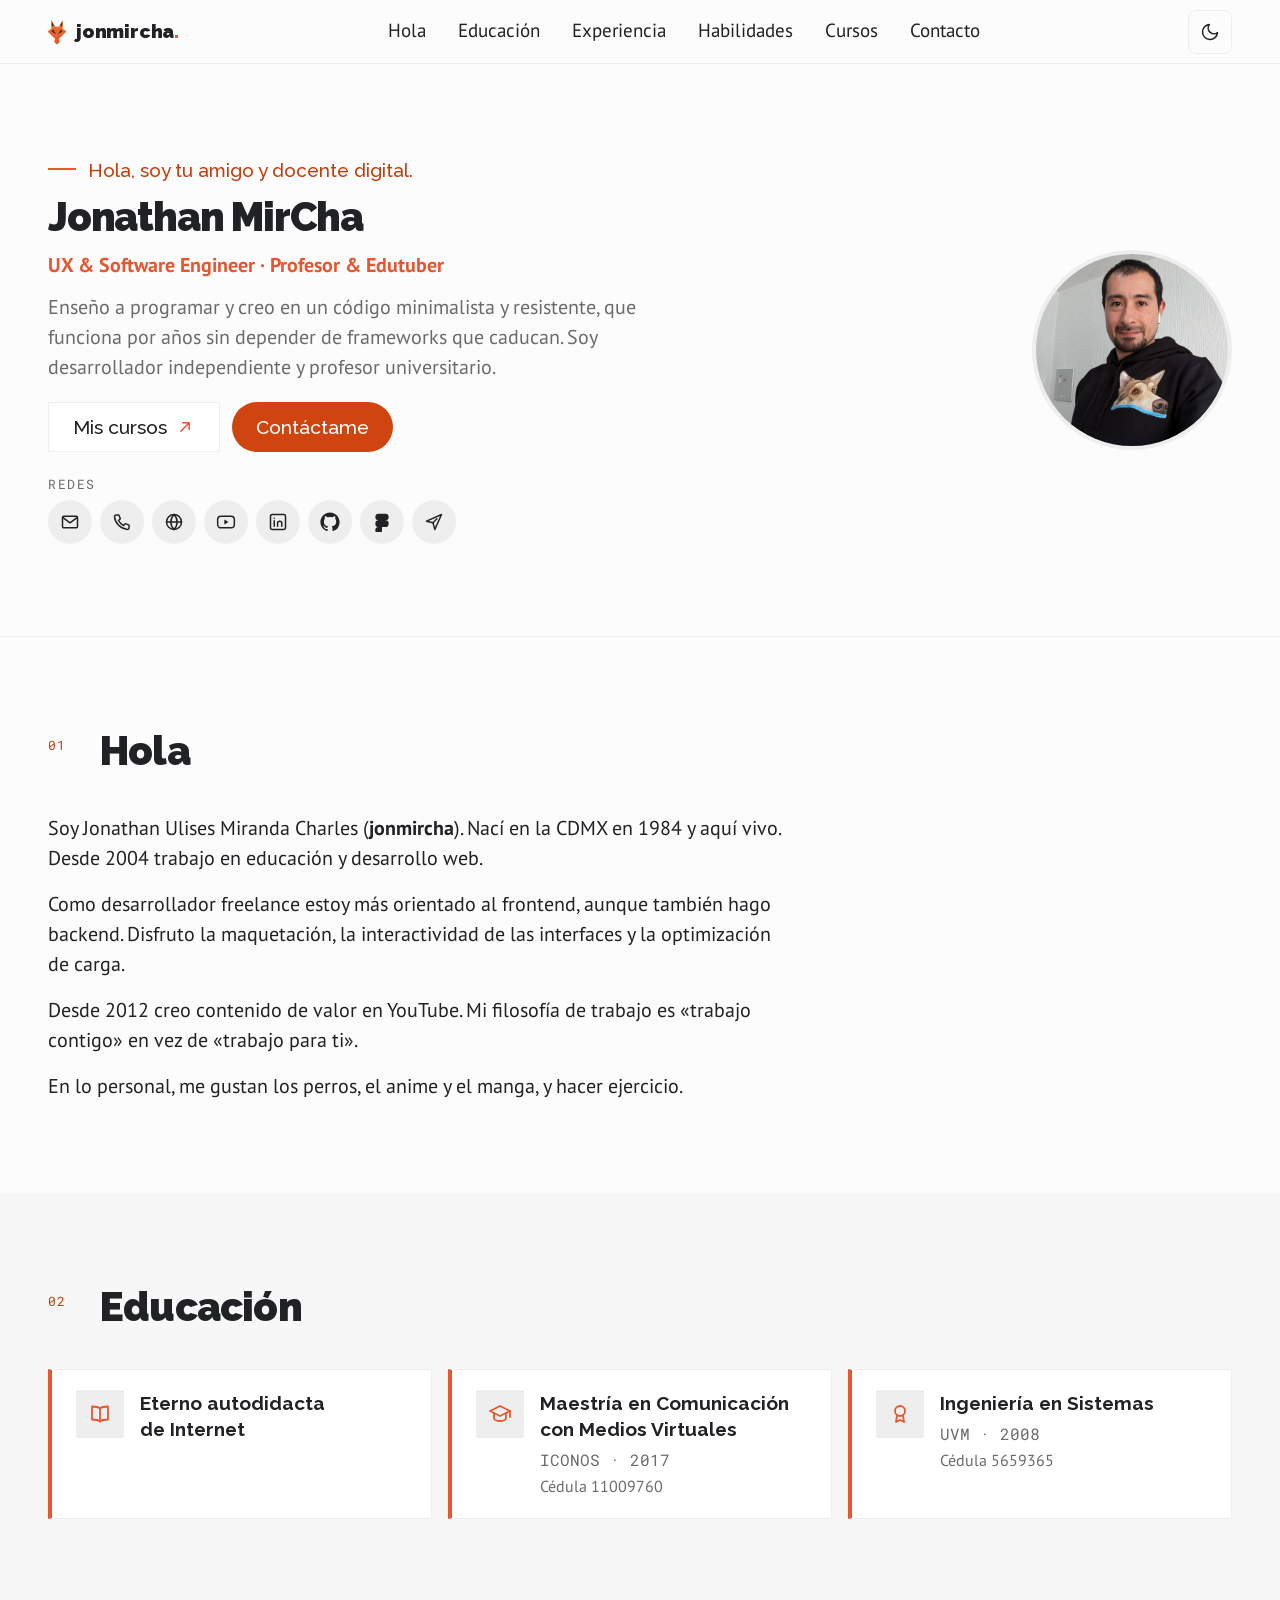
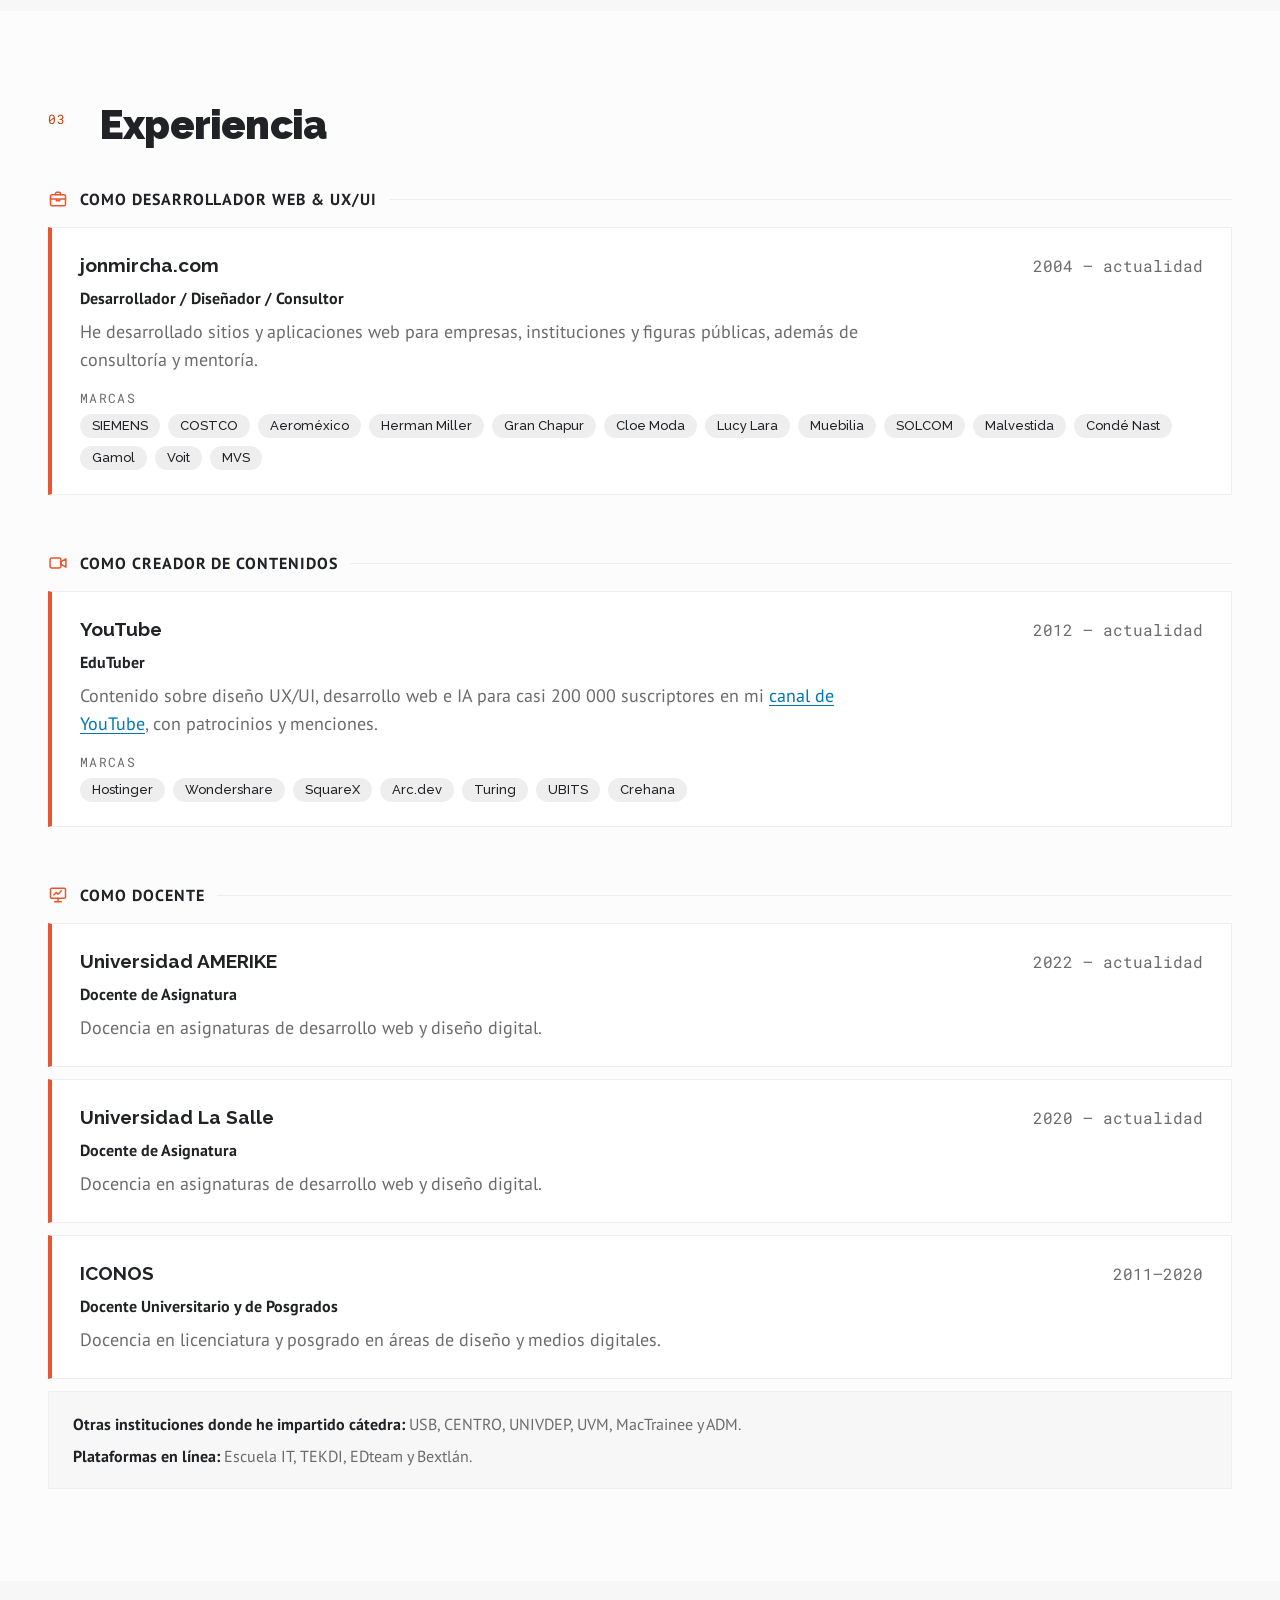
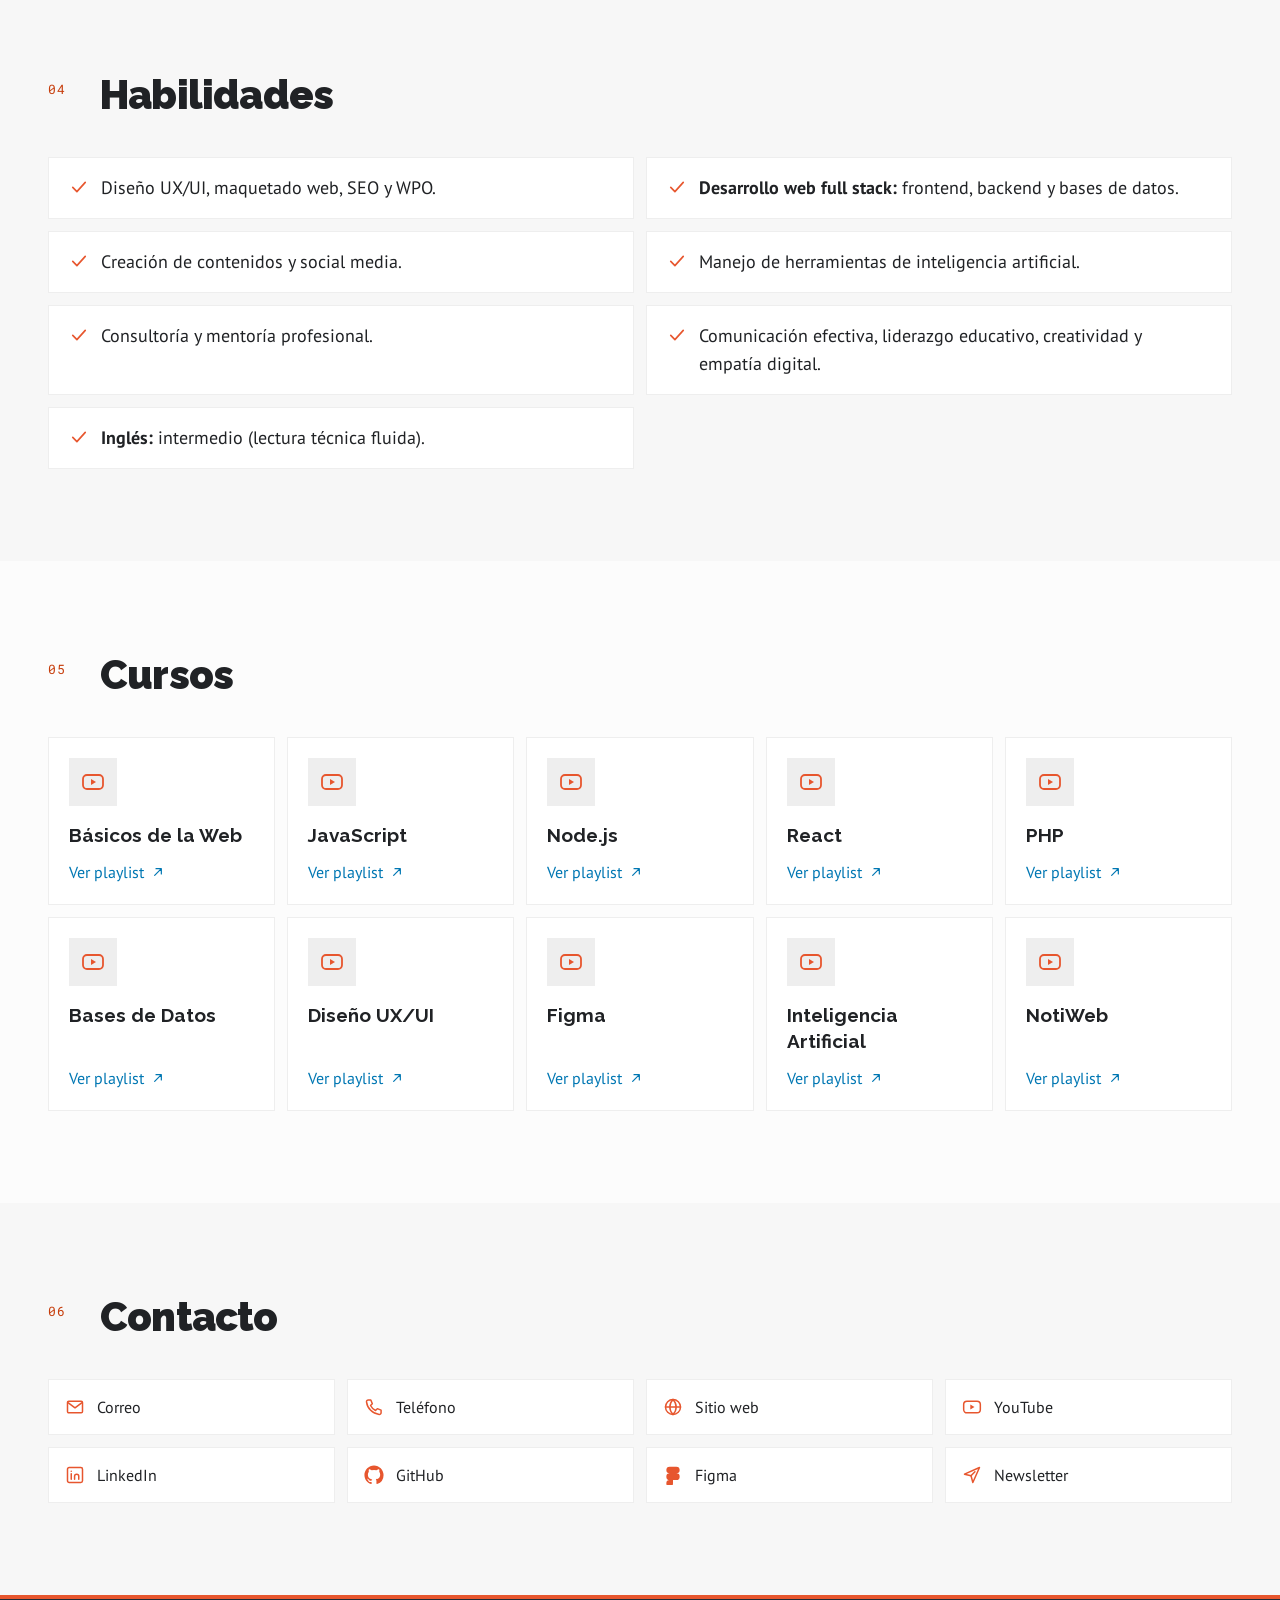
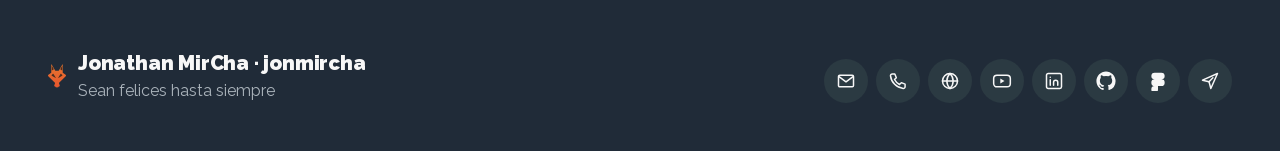
==== commit 5496428a: "Ajustar hero: nombre neutro, rol en naranja y botones reordenados" ====
--- a/index.html
+++ b/index.html
@@ -157,17 +157,17 @@
     <div class="wrap hero-grid">
       <div class="hero-copy">
         <p class="hero-greeting">Hola, soy tu amigo y docente digital.</p>
-        <h1 id="hero-title">Jonathan <span class="accent">MirCha</span></h1>
+        <h1 id="hero-title">Jonathan MirCha</h1>
         <p class="hero-role">UX &amp; Software Engineer · Profesor &amp; Edutuber</p>
         <p class="hero-lead">Enseño a programar y creo en un código minimalista y resistente, que funciona por años sin depender de frameworks que caducan. Soy desarrollador independiente y profesor universitario.</p>
 
         <div class="hero-actions">
-          <a class="btn" href="#contacto">Contáctame</a>
           <a class="btn-secondary" href="https://www.youtube.com/jonmircha" target="_blank" rel="noopener">
             Mis cursos
             <svg class="icon" aria-hidden="true" focusable="false"><use href="#i-arrow-up-right"></use></svg>
             <span class="visually-hidden"> (se abre en una pestaña nueva)</span>
           </a>
+          <a class="btn" href="#contacto">Contáctame</a>
         </div>
 
         <nav class="social-nav" aria-label="Redes y contacto">
--- a/assets/css/cv.css
+++ b/assets/css/cv.css
@@ -317,8 +317,8 @@
   text-wrap:balance;
 }
 .hero-role{
-  font:700 18px/26px var(--f-sans);
-  color:var(--fg);
+  font:700 19px/26px var(--f-sans);
+  color:var(--accent);
   text-wrap:pretty;
 }
 .hero-lead{
